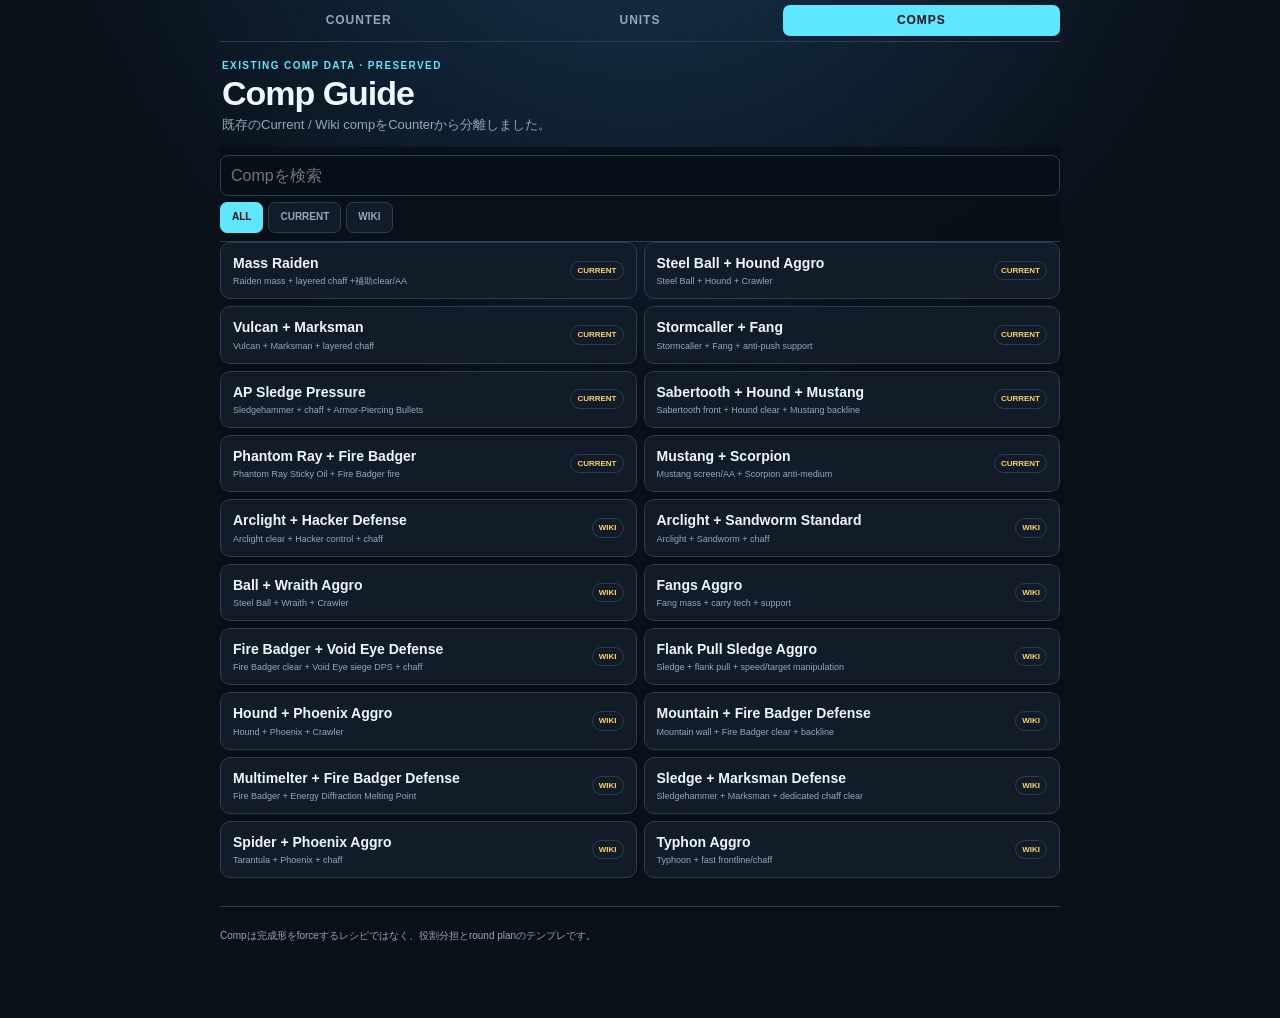
==== comps.html @ 6e5a8e6d "Build counter package guide" ====
<!doctype html>
<html lang="ja">
<head>
  <meta charset="utf-8">
  <meta name="viewport" content="width=device-width,initial-scale=1,viewport-fit=cover">
  <meta name="theme-color" content="#091018">
  <title>Mechabellum Comp Guide</title>
  <link rel="stylesheet" href="style.css?v=20260830a">
</head>
<body>
  <div class="shell">
    <nav class="nav" aria-label="Main navigation"><a href="index.html">COUNTER</a><a href="units.html">UNITS</a><a class="active" href="comps.html">COMPS</a></nav>
    <header class="page-head"><p class="eyebrow">EXISTING COMP DATA · PRESERVED</p><h1>Comp Guide</h1><p>既存のCurrent / Wiki compをCounterから分離しました。</p></header>
    <div class="comp-tools"><input id="comp-search" type="search" placeholder="Compを検索" autocomplete="off"><div class="filter-row"><button class="filter active" data-filter="all">ALL</button><button class="filter" data-filter="meta">CURRENT</button><button class="filter" data-filter="wiki">WIKI</button></div></div>
    <div id="data-status" class="data-status" role="status">Comp dataを読み込み中…</div>
    <main><div id="comp-list" class="guide-list"></div></main>
    <footer><p>Compは完成形をforceするレシピではなく、役割分担とround planのテンプレです。</p></footer>
  </div>
  <script src="data0.js?v=20260830a"></script>
  <script src="data1.js?v=20260830a"></script>
  <script src="data2.js?v=20260830a"></script>
  <script src="data3.js?v=20260830a"></script>
  <script src="comps-page.js?v=20260830a"></script>
</body>
</html>
---- style.css ----
:root {
  color-scheme: dark;
  --bg: #091018;
  --panel: #111c28;
  --panel-2: #172536;
  --line: #2b3d50;
  --text: #eef6ff;
  --muted: #93a7bb;
  --cyan: #5ee7ff;
  --blue: #3d92ff;
  --green: #79e6a1;
  --amber: #ffd166;
  --red: #ff7d8d;
}

* { box-sizing: border-box; }
html { background: var(--bg); scroll-behavior: smooth; }
body {
  margin: 0;
  background: radial-gradient(circle at 50% -20%, #173653 0, var(--bg) 38rem);
  color: var(--text);
  font-family: Inter, ui-sans-serif, -apple-system, BlinkMacSystemFont, "Segoe UI", "Noto Sans JP", sans-serif;
  line-height: 1.45;
}
button, input { font: inherit; }
button, summary { -webkit-tap-highlight-color: transparent; }
a { color: inherit; }
[hidden] { display: none !important; }

.shell { width: min(100%, 880px); margin: 0 auto; padding: 0 12px 64px; }
.nav {
  height: 42px;
  display: grid;
  grid-template-columns: repeat(3, 1fr);
  gap: 4px;
  align-items: center;
  border-bottom: 1px solid var(--line);
}
.nav a {
  padding: 7px 4px;
  color: var(--muted);
  text-align: center;
  text-decoration: none;
  font-size: 12px;
  font-weight: 800;
  letter-spacing: .08em;
  border-radius: 7px;
}
.nav a.active { color: #061019; background: var(--cyan); }
.page-head { padding: 17px 2px 12px; }
.page-head h1 { margin: 1px 0 4px; font-size: clamp(24px, 7vw, 34px); line-height: 1.1; letter-spacing: -.03em; }
.page-head > p:last-child { margin: 0; color: var(--muted); font-size: 13px; }
.eyebrow { margin: 0; color: var(--cyan); font-size: 10px; font-weight: 850; letter-spacing: .14em; }

.data-status, .data-error { margin: 4px 0 10px; padding: 10px; border: 1px solid var(--line); border-radius: 9px; color: var(--muted); font-size: 12px; }
.data-error { color: #ffd6dc; border-color: #7d3540; background: #35171d; }
.action-bar {
  position: sticky;
  top: 0;
  z-index: 20;
  display: flex;
  min-height: 48px;
  align-items: center;
  justify-content: space-between;
  gap: 10px;
  margin: 0 -4px 12px;
  padding: 7px 5px;
  background: rgb(9 16 24 / 94%);
  border-bottom: 1px solid var(--line);
  backdrop-filter: blur(10px);
}
.action-bar span { display: inline-block; margin-right: 10px; color: var(--muted); font-size: 11px; font-weight: 800; }
.clear-button {
  min-height: 36px;
  padding: 6px 14px;
  border: 1px solid #a83e4f;
  border-radius: 8px;
  color: #fff;
  background: #702936;
  font-size: 12px;
  font-weight: 900;
  letter-spacing: .04em;
}
.section-head { display: flex; align-items: center; justify-content: space-between; gap: 8px; margin: 13px 0 8px; }
.section-head h2 { margin: 0; font-size: 15px; letter-spacing: .08em; }
.text-button { border: 0; background: transparent; color: var(--muted); padding: 7px; font-size: 11px; text-decoration: underline; }

.unit-grid { display: grid; grid-template-columns: repeat(3, minmax(0, 1fr)); gap: 5px; }
.unit-button {
  min-width: 0;
  min-height: 40px;
  padding: 6px 3px;
  overflow-wrap: anywhere;
  border: 1px solid var(--line);
  border-radius: 8px;
  color: #d8e5f1;
  background: var(--panel);
  font-size: 11.5px;
  line-height: 1.12;
  font-weight: 700;
}
.unit-button.selected { color: #061019; border-color: var(--cyan); background: var(--cyan); box-shadow: 0 0 0 1px rgb(94 231 255 / 20%); }
.unit-button:focus-visible, button:focus-visible, summary:focus-visible, a:focus-visible { outline: 2px solid var(--amber); outline-offset: 2px; }

.own-panel { margin-top: 15px; border: 1px solid var(--line); border-radius: 10px; background: rgb(17 28 40 / 70%); }
.own-panel > summary { cursor: pointer; list-style: none; padding: 12px; color: var(--cyan); font-size: 13px; font-weight: 850; }
.own-panel > summary::-webkit-details-marker { display: none; }
.own-panel > summary span { float: right; color: var(--muted); font-size: 10px; font-weight: 500; }
.own-panel[open] { padding: 0 9px 10px; }
.own-panel[open] > summary { margin: 0 -9px; border-bottom: 1px solid var(--line); }
.own-head { margin-top: 10px; }

.results-section { margin-top: 22px; }
.calc-time { color: var(--green); font-family: ui-monospace, monospace; font-size: 10px; }
.empty { margin: 0; padding: 18px 12px; border: 1px dashed var(--line); border-radius: 10px; color: var(--muted); text-align: center; font-size: 12px; }
.results { display: grid; gap: 9px; }
.result-card { overflow: hidden; border: 1px solid var(--line); border-radius: 12px; background: var(--panel); }
.result-card:first-child { border-color: #357891; box-shadow: 0 0 0 1px rgb(94 231 255 / 10%); }
.result-top { display: flex; align-items: flex-start; gap: 9px; padding: 11px 11px 7px; }
.rank { display: grid; width: 25px; height: 25px; flex: 0 0 auto; place-items: center; border-radius: 7px; color: #061019; background: var(--cyan); font-weight: 900; }
.package { display: flex; flex-wrap: wrap; align-items: center; gap: 5px; font-size: 15px; font-weight: 850; }
.package b { color: var(--muted); font-weight: 400; }
.recommendation { display: inline-block; margin-top: 3px; color: var(--green); font-size: 9px; font-weight: 900; letter-spacing: .1em; }
.assignments { margin: 0 11px 9px; border-top: 1px solid var(--line); }
.assignment { display: grid; grid-template-columns: minmax(0, 1fr) 14px minmax(0, 1fr) 25px; gap: 4px; align-items: center; min-height: 31px; border-bottom: 1px solid rgb(43 61 80 / 65%); font-size: 11px; }
.assignment i { color: var(--muted); font-style: normal; text-align: center; }
.assignment strong { min-width: 0; overflow-wrap: anywhere; color: #c9f7d9; }
.grade { width: 23px; border-radius: 5px; text-align: center; font-style: normal; font-weight: 900; }
.grade-S { color: #07150d; background: var(--green); }
.grade-A { color: #0b1320; background: var(--cyan); }
.grade-B { color: #211704; background: var(--amber); }
.grade-C { color: var(--muted); background: #26384a; }
.result-details { border-top: 1px solid var(--line); }
.result-details > summary { cursor: pointer; list-style: none; padding: 10px 11px; color: var(--cyan); font-size: 10px; font-weight: 850; letter-spacing: .1em; }
.result-details > summary::-webkit-details-marker { display: none; }
.detail-grid { display: grid; gap: 10px; padding: 0 11px 12px; }
.detail-block h4, .guide-block h3, .comp-body h3 { margin: 0 0 4px; color: var(--cyan); font-size: 9px; letter-spacing: .1em; }
.detail-block ul, .comp-body ul { margin: 0; padding-left: 17px; }
.detail-block li, .comp-body li { margin: 2px 0; color: #c6d3df; font-size: 11px; }
.detail-block.risk li { color: #ffc3cb; }
.detail-block.tech-note li { color: #ffe5a6; }

.guide-list { display: grid; gap: 7px; }
.unit-guide, .comp-card { overflow: hidden; border: 1px solid var(--line); border-radius: 10px; background: var(--panel); }
.unit-guide > summary, .comp-card > summary { cursor: pointer; list-style: none; display: flex; min-height: 46px; align-items: center; justify-content: space-between; gap: 10px; padding: 10px 12px; }
.unit-guide > summary::-webkit-details-marker, .comp-card > summary::-webkit-details-marker { display: none; }
.unit-guide > summary strong, .comp-card > summary strong { font-size: 14px; }
.unit-guide > summary span, .comp-card > summary span { color: var(--muted); font-size: 9px; }
.unit-guide[open], .comp-card[open] { border-color: #3b6078; }
.unit-guide-body { display: grid; gap: 10px; padding: 12px; border-top: 1px solid var(--line); background: var(--panel-2); }
.guide-block p { margin: 2px 0; color: #cad6e1; font-size: 11px; }

.comp-tools { position: sticky; top: 0; z-index: 15; padding: 8px 0; background: rgb(9 16 24 / 94%); border-bottom: 1px solid var(--line); backdrop-filter: blur(10px); }
#comp-search { width: 100%; min-height: 39px; padding: 8px 10px; border: 1px solid var(--line); border-radius: 8px; color: var(--text); background: #071019; font-size: 16px; }
.filter-row { display: flex; gap: 5px; margin-top: 6px; }
.filter { min-height: 31px; padding: 5px 11px; border: 1px solid var(--line); border-radius: 7px; color: var(--muted); background: var(--panel); font-size: 10px; font-weight: 800; }
.filter.active { color: #071019; border-color: var(--cyan); background: var(--cyan); }
.comp-card > summary > div { min-width: 0; }
.comp-card > summary strong { display: block; }
.comp-card > summary span { display: block; margin-top: 2px; overflow-wrap: anywhere; }
.comp-card > summary em { flex: 0 0 auto; padding: 3px 6px; border: 1px solid var(--line); border-radius: 99px; color: var(--amber); font-size: 8px; font-style: normal; font-weight: 900; }
.comp-body { padding: 12px; border-top: 1px solid var(--line); background: var(--panel-2); }
.comp-body > p, .comp-body section p { margin: 0; color: #cad6e1; font-size: 11px; }
.comp-body section { margin-top: 13px; }
.round-plan { display: grid; gap: 6px; margin: 0; padding: 0; list-style: none; }
.round-plan li { display: grid; grid-template-columns: 52px 1fr; gap: 7px; }
.round-plan strong { color: var(--amber); font-size: 10px; }
.pills { display: flex; flex-wrap: wrap; gap: 4px; }
.pills span { padding: 4px 6px; border: 1px solid var(--line); border-radius: 5px; color: #dce6ef; background: #0b1621; font-size: 9px; }
.source-link { display: inline-block; margin-top: 12px; color: var(--cyan); font-size: 10px; }

footer { margin-top: 28px; padding-top: 12px; border-top: 1px solid var(--line); color: var(--muted); font-size: 10px; }

@media (min-width: 480px) {
  .unit-grid { grid-template-columns: repeat(4, minmax(0, 1fr)); }
  .unit-button { font-size: 12px; }
}
@media (min-width: 720px) {
  .shell { padding-left: 20px; padding-right: 20px; }
  .unit-grid { grid-template-columns: repeat(6, minmax(0, 1fr)); }
  .results, .guide-list { grid-template-columns: repeat(2, minmax(0, 1fr)); align-items: start; }
  .result-card:first-child { grid-column: 1 / -1; }
  .unit-guide-body { grid-template-columns: repeat(2, minmax(0, 1fr)); }
}
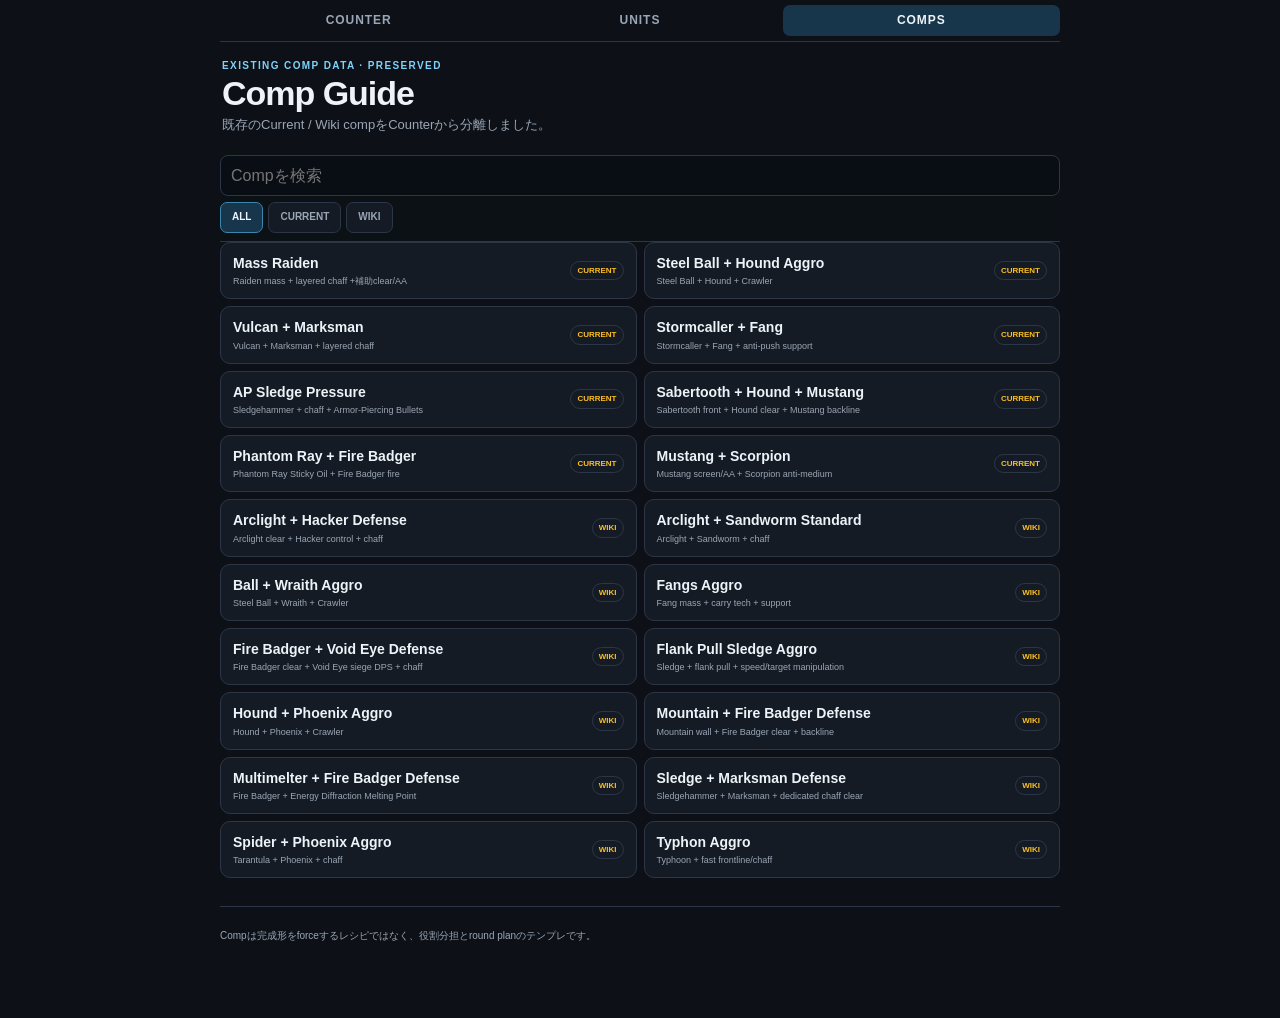
==== commit 224eee80: "Refine counter details and exposure scoring" ====
--- a/comps.html
+++ b/comps.html
@@ -3,9 +3,9 @@
 <head>
   <meta charset="utf-8">
   <meta name="viewport" content="width=device-width,initial-scale=1,viewport-fit=cover">
-  <meta name="theme-color" content="#091018">
+  <meta name="theme-color" content="#0d1117">
   <title>Mechabellum Comp Guide</title>
-  <link rel="stylesheet" href="style.css?v=20260830a">
+  <link rel="stylesheet" href="style.css?v=20260830b">
 </head>
 <body>
   <div class="shell">
@@ -16,10 +16,10 @@
     <main><div id="comp-list" class="guide-list"></div></main>
     <footer><p>Compは完成形をforceするレシピではなく、役割分担とround planのテンプレです。</p></footer>
   </div>
-  <script src="data0.js?v=20260830a"></script>
-  <script src="data1.js?v=20260830a"></script>
-  <script src="data2.js?v=20260830a"></script>
-  <script src="data3.js?v=20260830a"></script>
-  <script src="comps-page.js?v=20260830a"></script>
+  <script src="data0.js?v=20260830b"></script>
+  <script src="data1.js?v=20260830b"></script>
+  <script src="data2.js?v=20260830b"></script>
+  <script src="data3.js?v=20260830b"></script>
+  <script src="comps-page.js?v=20260830b"></script>
 </body>
 </html>
--- a/style.css
+++ b/style.css
@@ -1,23 +1,31 @@
 :root {
   color-scheme: dark;
-  --bg: #091018;
-  --panel: #111c28;
-  --panel-2: #172536;
-  --line: #2b3d50;
-  --text: #eef6ff;
-  --muted: #93a7bb;
-  --cyan: #5ee7ff;
-  --blue: #3d92ff;
-  --green: #79e6a1;
-  --amber: #ffd166;
-  --red: #ff7d8d;
+  --bg: #0d1117;
+  --p: #151b24;
+  --p2: #1b2330;
+  --tx: #eef3f8;
+  --mu: #9aa6b6;
+  --ln: #2c3646;
+  --ac: #7dd3fc;
+  --hot: #fbbf24;
+  --bad: #fb7185;
+  --ok: #86efac;
+  --panel: var(--p);
+  --panel-2: var(--p2);
+  --line: var(--ln);
+  --text: var(--tx);
+  --muted: var(--mu);
+  --cyan: var(--ac);
+  --green: var(--ok);
+  --amber: var(--hot);
+  --red: var(--bad);
 }
 
 * { box-sizing: border-box; }
 html { background: var(--bg); scroll-behavior: smooth; }
 body {
   margin: 0;
-  background: radial-gradient(circle at 50% -20%, #173653 0, var(--bg) 38rem);
+  background: var(--bg);
   color: var(--text);
   font-family: Inter, ui-sans-serif, -apple-system, BlinkMacSystemFont, "Segoe UI", "Noto Sans JP", sans-serif;
   line-height: 1.45;
@@ -46,7 +54,7 @@
   letter-spacing: .08em;
   border-radius: 7px;
 }
-.nav a.active { color: #061019; background: var(--cyan); }
+.nav a.active { color: var(--tx); background: #17364b; }
 .page-head { padding: 17px 2px 12px; }
 .page-head h1 { margin: 1px 0 4px; font-size: clamp(24px, 7vw, 34px); line-height: 1.1; letter-spacing: -.03em; }
 .page-head > p:last-child { margin: 0; color: var(--muted); font-size: 13px; }
@@ -65,7 +73,7 @@
   gap: 10px;
   margin: 0 -4px 12px;
   padding: 7px 5px;
-  background: rgb(9 16 24 / 94%);
+  background: rgb(13 17 23 / 94%);
   border-bottom: 1px solid var(--line);
   backdrop-filter: blur(10px);
 }
@@ -99,10 +107,10 @@
   line-height: 1.12;
   font-weight: 700;
 }
-.unit-button.selected { color: #061019; border-color: var(--cyan); background: var(--cyan); box-shadow: 0 0 0 1px rgb(94 231 255 / 20%); }
+.unit-button.selected { color: var(--tx); border-color: #3b86ad; background: #17364b; box-shadow: none; }
 .unit-button:focus-visible, button:focus-visible, summary:focus-visible, a:focus-visible { outline: 2px solid var(--amber); outline-offset: 2px; }
 
-.own-panel { margin-top: 15px; border: 1px solid var(--line); border-radius: 10px; background: rgb(17 28 40 / 70%); }
+.own-panel { margin-top: 15px; border: 1px solid var(--line); border-radius: 10px; background: rgb(21 27 36 / 70%); }
 .own-panel > summary { cursor: pointer; list-style: none; padding: 12px; color: var(--cyan); font-size: 13px; font-weight: 850; }
 .own-panel > summary::-webkit-details-marker { display: none; }
 .own-panel > summary span { float: right; color: var(--muted); font-size: 10px; font-weight: 500; }
@@ -115,19 +123,19 @@
 .empty { margin: 0; padding: 18px 12px; border: 1px dashed var(--line); border-radius: 10px; color: var(--muted); text-align: center; font-size: 12px; }
 .results { display: grid; gap: 9px; }
 .result-card { overflow: hidden; border: 1px solid var(--line); border-radius: 12px; background: var(--panel); }
-.result-card:first-child { border-color: #357891; box-shadow: 0 0 0 1px rgb(94 231 255 / 10%); }
+.result-card:first-child { border-color: #42516a; box-shadow: none; }
 .result-top { display: flex; align-items: flex-start; gap: 9px; padding: 11px 11px 7px; }
-.rank { display: grid; width: 25px; height: 25px; flex: 0 0 auto; place-items: center; border-radius: 7px; color: #061019; background: var(--cyan); font-weight: 900; }
+.rank { display: grid; width: 25px; height: 25px; flex: 0 0 auto; place-items: center; border-radius: 7px; color: var(--ac); background: #17364b; font-weight: 900; }
 .package { display: flex; flex-wrap: wrap; align-items: center; gap: 5px; font-size: 15px; font-weight: 850; }
 .package b { color: var(--muted); font-weight: 400; }
 .recommendation { display: inline-block; margin-top: 3px; color: var(--green); font-size: 9px; font-weight: 900; letter-spacing: .1em; }
 .assignments { margin: 0 11px 9px; border-top: 1px solid var(--line); }
-.assignment { display: grid; grid-template-columns: minmax(0, 1fr) 14px minmax(0, 1fr) 25px; gap: 4px; align-items: center; min-height: 31px; border-bottom: 1px solid rgb(43 61 80 / 65%); font-size: 11px; }
+.assignment { display: grid; grid-template-columns: minmax(0, 1fr) 14px minmax(0, 1fr) 25px; gap: 4px; align-items: center; min-height: 31px; border-bottom: 1px solid rgb(44 54 70 / 65%); font-size: 11px; }
 .assignment i { color: var(--muted); font-style: normal; text-align: center; }
 .assignment strong { min-width: 0; overflow-wrap: anywhere; color: #c9f7d9; }
 .grade { width: 23px; border-radius: 5px; text-align: center; font-style: normal; font-weight: 900; }
 .grade-S { color: #07150d; background: var(--green); }
-.grade-A { color: #0b1320; background: var(--cyan); }
+.grade-A { color: var(--ac); background: #17364b; }
 .grade-B { color: #211704; background: var(--amber); }
 .grade-C { color: var(--muted); background: #26384a; }
 .result-details { border-top: 1px solid var(--line); }
@@ -139,6 +147,7 @@
 .detail-block li, .comp-body li { margin: 2px 0; color: #c6d3df; font-size: 11px; }
 .detail-block.risk li { color: #ffc3cb; }
 .detail-block.tech-note li { color: #ffe5a6; }
+.close-details { min-height: 34px; border: 1px solid var(--line); border-radius: 8px; color: var(--muted); background: #202936; font-size: 10px; font-weight: 850; letter-spacing: .08em; }
 
 .guide-list { display: grid; gap: 7px; }
 .unit-guide, .comp-card { overflow: hidden; border: 1px solid var(--line); border-radius: 10px; background: var(--panel); }
@@ -150,11 +159,11 @@
 .unit-guide-body { display: grid; gap: 10px; padding: 12px; border-top: 1px solid var(--line); background: var(--panel-2); }
 .guide-block p { margin: 2px 0; color: #cad6e1; font-size: 11px; }
 
-.comp-tools { position: sticky; top: 0; z-index: 15; padding: 8px 0; background: rgb(9 16 24 / 94%); border-bottom: 1px solid var(--line); backdrop-filter: blur(10px); }
-#comp-search { width: 100%; min-height: 39px; padding: 8px 10px; border: 1px solid var(--line); border-radius: 8px; color: var(--text); background: #071019; font-size: 16px; }
+.comp-tools { position: sticky; top: 0; z-index: 15; padding: 8px 0; background: rgb(13 17 23 / 94%); border-bottom: 1px solid var(--line); backdrop-filter: blur(10px); }
+#comp-search { width: 100%; min-height: 39px; padding: 8px 10px; border: 1px solid var(--line); border-radius: 8px; color: var(--text); background: #090e14; font-size: 16px; }
 .filter-row { display: flex; gap: 5px; margin-top: 6px; }
 .filter { min-height: 31px; padding: 5px 11px; border: 1px solid var(--line); border-radius: 7px; color: var(--muted); background: var(--panel); font-size: 10px; font-weight: 800; }
-.filter.active { color: #071019; border-color: var(--cyan); background: var(--cyan); }
+.filter.active { color: var(--tx); border-color: #3b86ad; background: #17364b; }
 .comp-card > summary > div { min-width: 0; }
 .comp-card > summary strong { display: block; }
 .comp-card > summary span { display: block; margin-top: 2px; overflow-wrap: anywhere; }
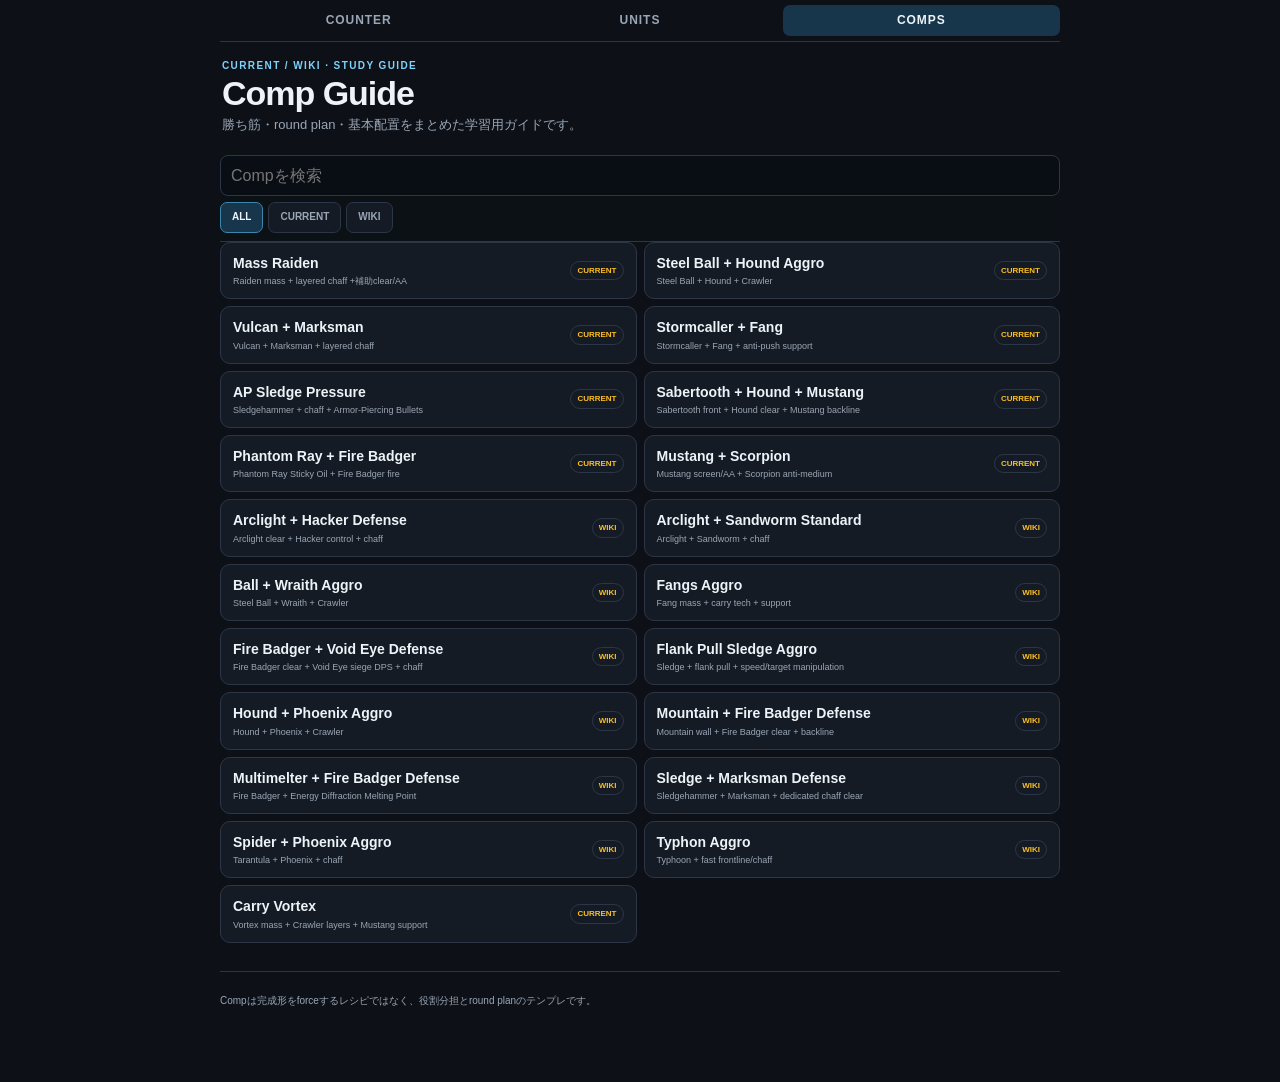
==== commit d127cc20: "Expand comp study guides and formations" ====
--- a/comps.html
+++ b/comps.html
@@ -5,12 +5,12 @@
   <meta name="viewport" content="width=device-width,initial-scale=1,viewport-fit=cover">
   <meta name="theme-color" content="#0d1117">
   <title>Mechabellum Comp Guide</title>
-  <link rel="stylesheet" href="style.css?v=20260830b">
+  <link rel="stylesheet" href="style.css?v=20260830c">
 </head>
 <body>
   <div class="shell">
     <nav class="nav" aria-label="Main navigation"><a href="index.html">COUNTER</a><a href="units.html">UNITS</a><a class="active" href="comps.html">COMPS</a></nav>
-    <header class="page-head"><p class="eyebrow">EXISTING COMP DATA · PRESERVED</p><h1>Comp Guide</h1><p>既存のCurrent / Wiki compをCounterから分離しました。</p></header>
+    <header class="page-head"><p class="eyebrow">CURRENT / WIKI · STUDY GUIDE</p><h1>Comp Guide</h1><p>勝ち筋・round plan・基本配置をまとめた学習用ガイドです。</p></header>
     <div class="comp-tools"><input id="comp-search" type="search" placeholder="Compを検索" autocomplete="off"><div class="filter-row"><button class="filter active" data-filter="all">ALL</button><button class="filter" data-filter="meta">CURRENT</button><button class="filter" data-filter="wiki">WIKI</button></div></div>
     <div id="data-status" class="data-status" role="status">Comp dataを読み込み中…</div>
     <main><div id="comp-list" class="guide-list"></div></main>
@@ -20,6 +20,8 @@
   <script src="data1.js?v=20260830b"></script>
   <script src="data2.js?v=20260830b"></script>
   <script src="data3.js?v=20260830b"></script>
-  <script src="comps-page.js?v=20260830b"></script>
+  <script src="comps-detail.js?v=20260830a"></script>
+  <script src="comps-formations.js?v=20260830a"></script>
+  <script src="comps-page.js?v=20260830c"></script>
 </body>
 </html>
--- a/style.css
+++ b/style.css
@@ -158,6 +158,11 @@
 .unit-guide[open], .comp-card[open] { border-color: #3b6078; }
 .unit-guide-body { display: grid; gap: 10px; padding: 12px; border-top: 1px solid var(--line); background: var(--panel-2); }
 .guide-block p { margin: 2px 0; color: #cad6e1; font-size: 11px; }
+.tech-set + .tech-set { margin-top: 8px; padding-top: 8px; border-top: 1px solid var(--line); }
+.tech-set > strong { display: block; margin-bottom: 4px; color: var(--amber); font-size: 9px; letter-spacing: .08em; }
+.tech-pills { display: flex; flex-wrap: wrap; gap: 4px; }
+.tech-pills span { padding: 3px 5px; border: 1px solid var(--line); border-radius: 5px; color: #dce6ef; background: #0b1621; font-size: 9px; line-height: 1.25; }
+.tech-set > p { margin-top: 5px; color: var(--muted); font-size: 10px; }
 
 .comp-tools { position: sticky; top: 0; z-index: 15; padding: 8px 0; background: rgb(13 17 23 / 94%); border-bottom: 1px solid var(--line); backdrop-filter: blur(10px); }
 #comp-search { width: 100%; min-height: 39px; padding: 8px 10px; border: 1px solid var(--line); border-radius: 8px; color: var(--text); background: #090e14; font-size: 16px; }
@@ -177,6 +182,45 @@
 .pills { display: flex; flex-wrap: wrap; gap: 4px; }
 .pills span { padding: 4px 6px; border: 1px solid var(--line); border-radius: 5px; color: #dce6ef; background: #0b1621; font-size: 9px; }
 .source-link { display: inline-block; margin-top: 12px; color: var(--cyan); font-size: 10px; }
+.comp-body .overview p + p { margin-top: 6px; }
+.core-roles { display: grid; gap: 5px; padding-left: 0 !important; list-style: none; }
+.core-roles li { display: grid; grid-template-columns: minmax(86px, .75fr) minmax(0, 1.4fr); gap: 7px; }
+.core-roles strong { color: #e7eef5; font-size: 10px; }
+.core-roles span { color: var(--muted); }
+.entry-levels { display: grid; gap: 5px; margin: 8px 0 0; }
+.entry-levels div { display: grid; grid-template-columns: 76px minmax(0, 1fr); gap: 7px; }
+.entry-levels dt { color: var(--amber); font-size: 8px; font-weight: 900; letter-spacing: .07em; }
+.entry-levels dd { margin: 0; color: #c6d3df; font-size: 10px; }
+.section-note { margin-bottom: 7px !important; color: var(--muted) !important; font-size: 9px !important; }
+.formation-grid { display: grid; min-width: 0; gap: 8px; }
+.formation-step { min-width: 0; margin: 0; padding: 8px; overflow: hidden; border: 1px solid var(--line); border-radius: 8px; background: #101720; }
+.formation-step figcaption { margin-bottom: 5px; color: var(--amber); font-size: 9px; font-weight: 900; letter-spacing: .08em; }
+.formation-board { display: block; width: 100%; height: auto; max-width: 100%; overflow: hidden; }
+.board-field { fill: #111d28; stroke: #3b4a5e; stroke-width: 1.5; }
+.flank-zone { fill: #1b2a37; opacity: .72; }
+.center-axis { stroke: #678096; stroke-width: 1; stroke-dasharray: 4 5; opacity: .8; }
+.front-guide { stroke: #405266; stroke-width: 1; stroke-dasharray: 2 5; }
+.tower rect { fill: #26384a; stroke: #7d91a6; stroke-width: 1.2; }
+.tower text, .direction, .flank-label { fill: #9aa6b6; font-size: 7px; font-weight: 800; letter-spacing: .04em; }
+.flank-label { font-size: 6px; opacity: .75; }
+.formation-unit circle { fill: #17364b; stroke: var(--cyan); stroke-width: 1.4; }
+.formation-unit text { fill: var(--text); font-size: 8px; font-weight: 900; }
+.formation-legend { display: flex; flex-wrap: wrap; gap: 4px 8px; margin-top: 5px; }
+.formation-legend span { color: var(--muted); font-size: 8px; }
+.formation-legend b { display: inline-grid; min-width: 20px; margin-right: 3px; place-items: center; color: var(--text); }
+.formation-notes { margin-top: 5px !important; padding-left: 15px !important; }
+.formation-notes li { color: #b8c7d4; font-size: 9px; }
+.tech-priority { display: grid; gap: 7px; }
+.tech-priority > div { padding: 7px; border-left: 2px solid #3b6078; background: #111923; }
+.tech-priority strong { display: block; margin-bottom: 3px; color: var(--amber); font-size: 8px; letter-spacing: .08em; }
+.tech-priority ul { padding-left: 15px; }
+.win-flow { display: grid; gap: 4px; margin: 0; padding: 0; list-style: none; counter-reset: win-step; }
+.win-flow li { position: relative; padding: 5px 6px 5px 27px; border: 1px solid var(--line); border-radius: 5px; background: #111923; counter-increment: win-step; }
+.win-flow li::before { content: counter(win-step); position: absolute; left: 7px; color: var(--green); font-weight: 900; }
+.mistakes li { color: #ffc3cb; }
+.reference-list { margin-top: -3px !important; padding-left: 0 !important; list-style: none; }
+.reference-list li { margin-top: 5px; }
+.reference-list .source-link { margin-top: 0; overflow-wrap: anywhere; }
 
 footer { margin-top: 28px; padding-top: 12px; border-top: 1px solid var(--line); color: var(--muted); font-size: 10px; }
 
